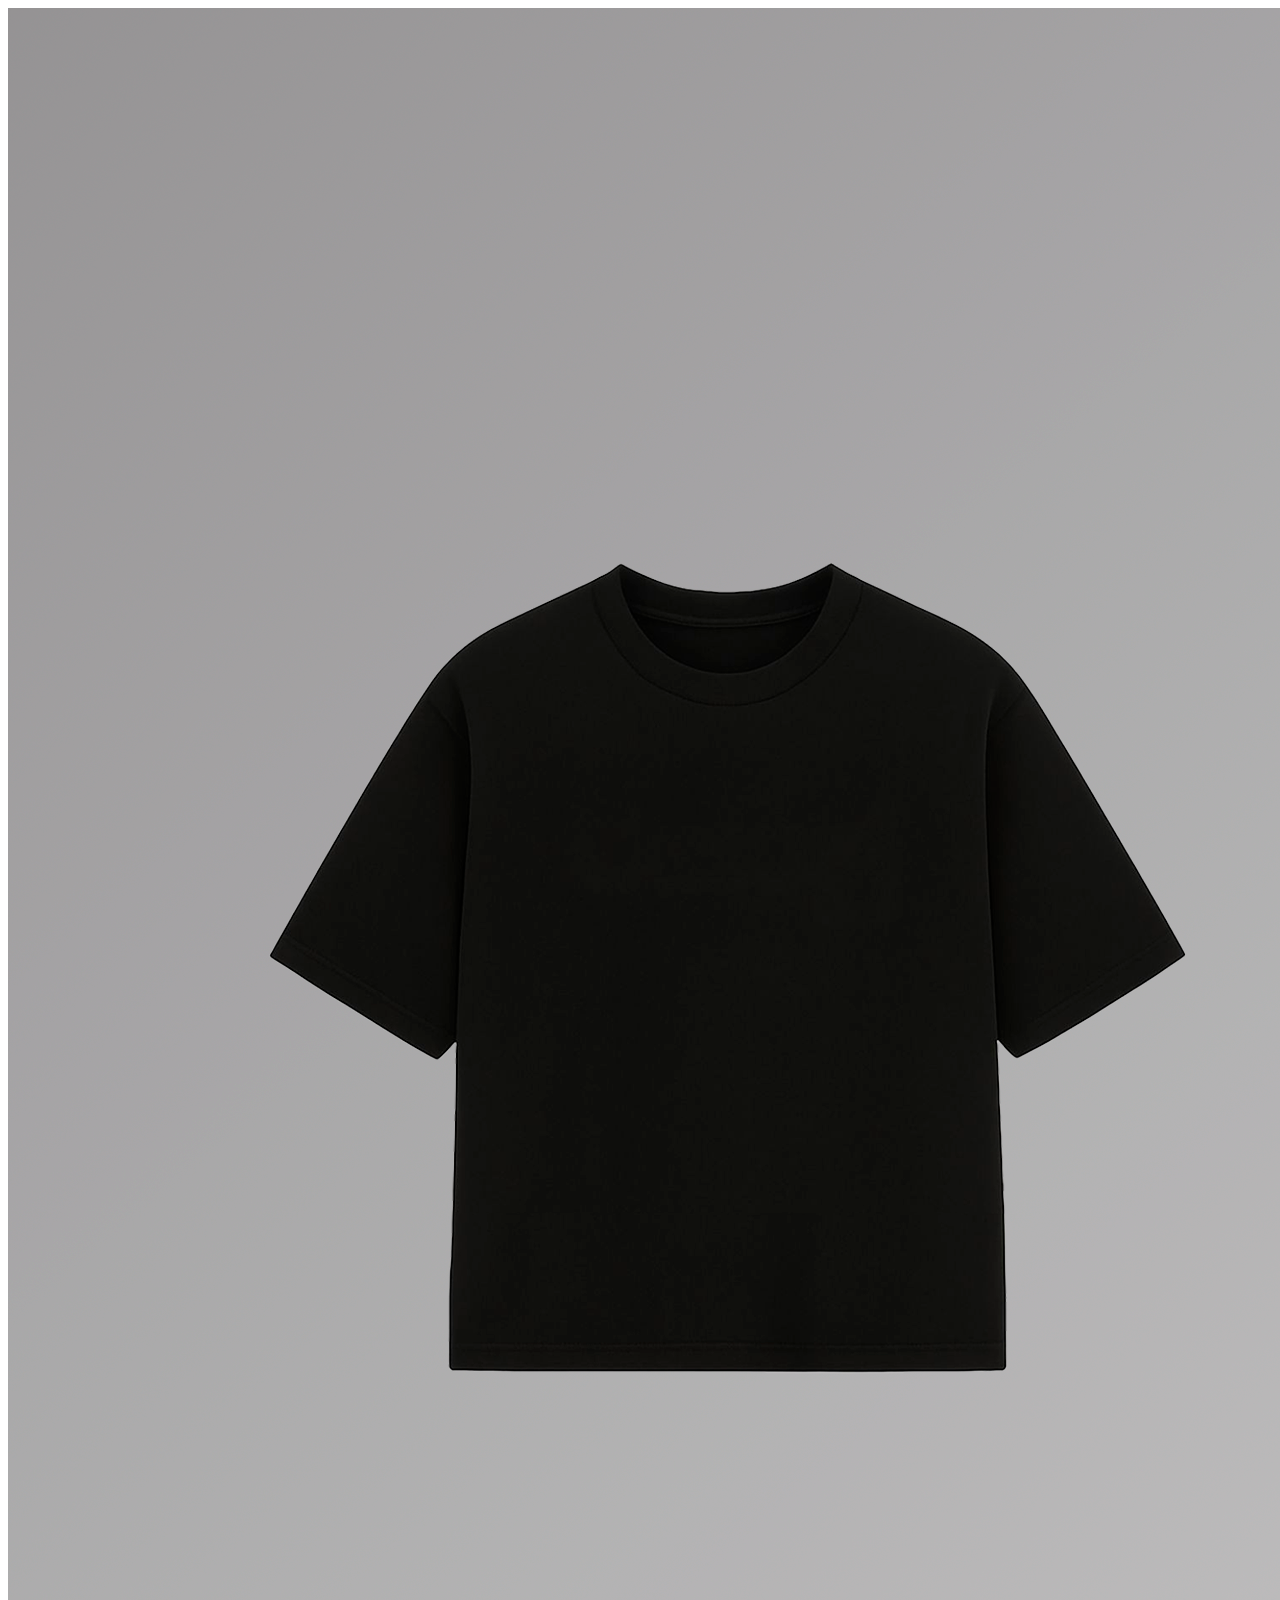
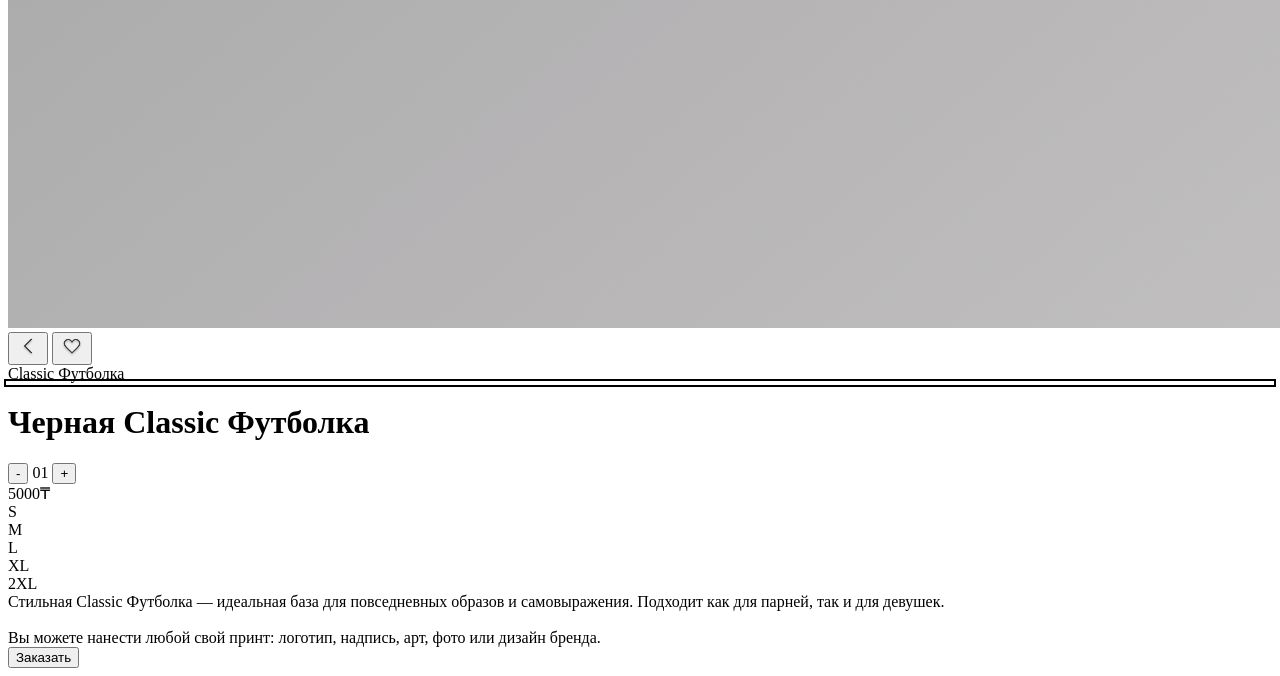
==== classic-tshirt.html @ b82f62c0 "Add files via upload" ====
<!DOCTYPE html>
<html lang="ru">
<head>
  <meta charset="UTF-8">
  <meta name="viewport" content="width=device-width, initial-scale=1.0">
  <title>Classic Футболка</title>
  <link rel="stylesheet" href="style-clothes.css">
  <style>
    /* Добавим немного стилей для визуализации активного цвета, 
       если их нет в твоем CSS */
    .color-dot {
      cursor: pointer;
      transition: transform 0.2s ease;
    }
    .color-dot:hover {
      transform: scale(1.2);
    }
    .color-dot.active {
      outline: 2px solid #000;
      outline-offset: 2px;
    }
    .size-box {
      cursor: pointer;
    }
    .size-box.selected {
      background-color: #000;
      color: #fff;
    }
  </style>
</head>
<div id="overlay" class="overlay hidden">
  <div class="overlay-box">
    <p>Өлшемді таңдаңыз<br>Выберите размер<br></p>
    <button onclick="closeOverlay()">Окей</button>
  </div>
</div>

<body>

  <div class="product-card">
    <div class="image-container">
      <img id="main-img" class="main-tshirt" src="black_classic_tshirt.png" alt="Classic Футболка"> 
      
      <button class="circle-btn btn-back" onclick="window.location.href='../main/home.html';"> 
  
        <img src="Back.png" alt="Назад">
      </button>
       
      </button>
      
      <button class="circle-btn btn-heart" id="favBtn">
  <img src="Heart.png" alt="В избранное" id="heartIcon">
</button>

<script>
const key = "fav-" + location.pathname;
const icon = document.getElementById("heartIcon");

if (localStorage.getItem(key)) {
  icon.classList.add("active");
}

document.getElementById("favBtn").onclick = () => {
  if (localStorage.getItem(key)) {
    localStorage.removeItem(key);
    icon.classList.remove("active");
  } else {
    localStorage.setItem(key, "1");
    icon.classList.add("active");
  }
};
</script>

<style>
  .overlay {
  position: fixed;
  inset: 0;
  background: rgba(0,0,0,0.5);
  backdrop-filter: blur(6px);
  display: flex;
  align-items: center;
  justify-content: center;
  z-index: 9999;
}

.overlay-box {
  background: #fff;
  padding: 24px 32px;
  border-radius: 16px;
  text-align: center;
  max-width: 280px;
  animation: pop 0.25s ease;
}

.overlay-box p {
  margin-bottom: 16px;
  font-size: 16px;
}

.overlay-box button {
  padding: 8px 18px;
  border-radius: 999px;
  border: none;
  background: #000;
  color: #fff;
  cursor: pointer;
}

.hidden {
  display: none;
}

@keyframes pop {
  from {
    transform: scale(0.85);
    opacity: 0;
  }
  to {
    transform: scale(1);
    opacity: 1;
  }
}

.btn-heart img.active {
  filter: brightness(0) saturate(100%) invert(23%) sepia(94%) saturate(7482%) hue-rotate(353deg);
}
</style>

    </div>

    <div class="content-padding">
      
      <div class="meta-row">
        <span class="oversize-label">Classic Футболка</span>
        <div class="color-picker">
          <div class="color-dot dot-black active" onclick="updateProduct('Черная Classic Футболка', 'black_classic_tshirt.png', this)"></div>
          <div class="color-dot dot-white" onclick="updateProduct('Белая Classic Футболка', 'white_classic_tshirt.png', this)"></div>
          <div class="color-dot dot-yellow" onclick="updateProduct('Желтая Classic Футболка', 'yellow_classic_tshirt.png', this)"></div>
          <div class="color-dot dot-red" onclick="updateProduct('Темно-серая Classic Футболка', 'red_classic_tshirt.png', this)"></div>
          <div class="color-dot dot-green" onclick="updateProduct('Темно-зеленая Classic Футболка', 'green_classic_tshirt.png', this)"></div>
         
        </div>
      </div>

      <h1 id="product-title" class="product-title">Черная Classic Футболка</h1>
      <div class="price-row">
        <div class="counter">
          <button class="counter-btn" onclick="changeQty(-1)">-</button>
          <span id="quantity" class="counter-val">01</span>
          <button class="counter-btn" onclick="changeQty(1)">+</button>
        </div>
        <div class="price-tag"><span id="total-price">5000</span>₸</div>
      </div>

      <div class="size-selector">
        <div class="size-box" onclick="selectSize(this)">S</div>
        <div class="size-box" onclick="selectSize(this)">M</div>
        <div class="size-box" onclick="selectSize(this)">L</div>
        <div class="size-box" onclick="selectSize(this)">XL</div>
        <div class="size-box" onclick="selectSize(this)">2XL</div>
      </div>

      <div class="description">
        Стильная Classic Футболка — идеальная база для повседневных
        образов и самовыражения. Подходит как для парней, так и для девушек. 
        <br><br>
        Вы можете нанести любой свой принт: логотип, надпись, арт, фото или дизайн бренда.
      </div>

      <button class="buy-button" onclick="orderWhatsApp()">Заказать</button>

      
    </div>
  </div>

  <script>
  const pricePerUnit = 5000;

  function updateProduct(title, imageSrc, element) {
    document.getElementById('product-title').innerText = title;
    document.getElementById('main-img').src = imageSrc;

    document.querySelectorAll('.color-dot').forEach(dot => dot.classList.remove('active'));
    element.classList.add('active');
  }

  function changeQty(amount) {
    const qtyElement = document.getElementById('quantity');
    const priceElement = document.getElementById('total-price');

    let currentQty = parseInt(qtyElement.innerText);
    currentQty += amount;
    if (currentQty < 1) currentQty = 1;

    qtyElement.innerText = currentQty < 10 ? '0' + currentQty : currentQty;
    priceElement.innerText = currentQty * pricePerUnit;
  }

  function selectSize(element) {
    document.querySelectorAll('.size-box').forEach(box => box.classList.remove('selected'));
    element.classList.add('selected');
  }

  function orderWhatsApp() {
    const phone = "7471903445";

    const title = document.getElementById("product-title").innerText;
    const qty = document.getElementById("quantity").innerText;
    const price = document.getElementById("total-price").innerText;

    const sizeEl = document.querySelector(".size-box.selected");
    if (!sizeEl) {
      showOverlay();
return;

    }

    const size = sizeEl.innerText;

    const text =
      "Здравствуйте!\n" +
      "Хочу заказать:\n" +
      title + "\n" +
      "Размер: " + size + "\n" +
      "Количество: " + qty + "\n" +
      "Итого: " + price + "₸";

    const url = "https://wa.me/" + phone + "?text=" + encodeURIComponent(text);
    window.location.href = url;
  }
  function showOverlay() {
  document.getElementById("overlay").classList.remove("hidden");
}

function closeOverlay() {
  document.getElementById("overlay").classList.add("hidden");
}

</script>

</body>
</html>
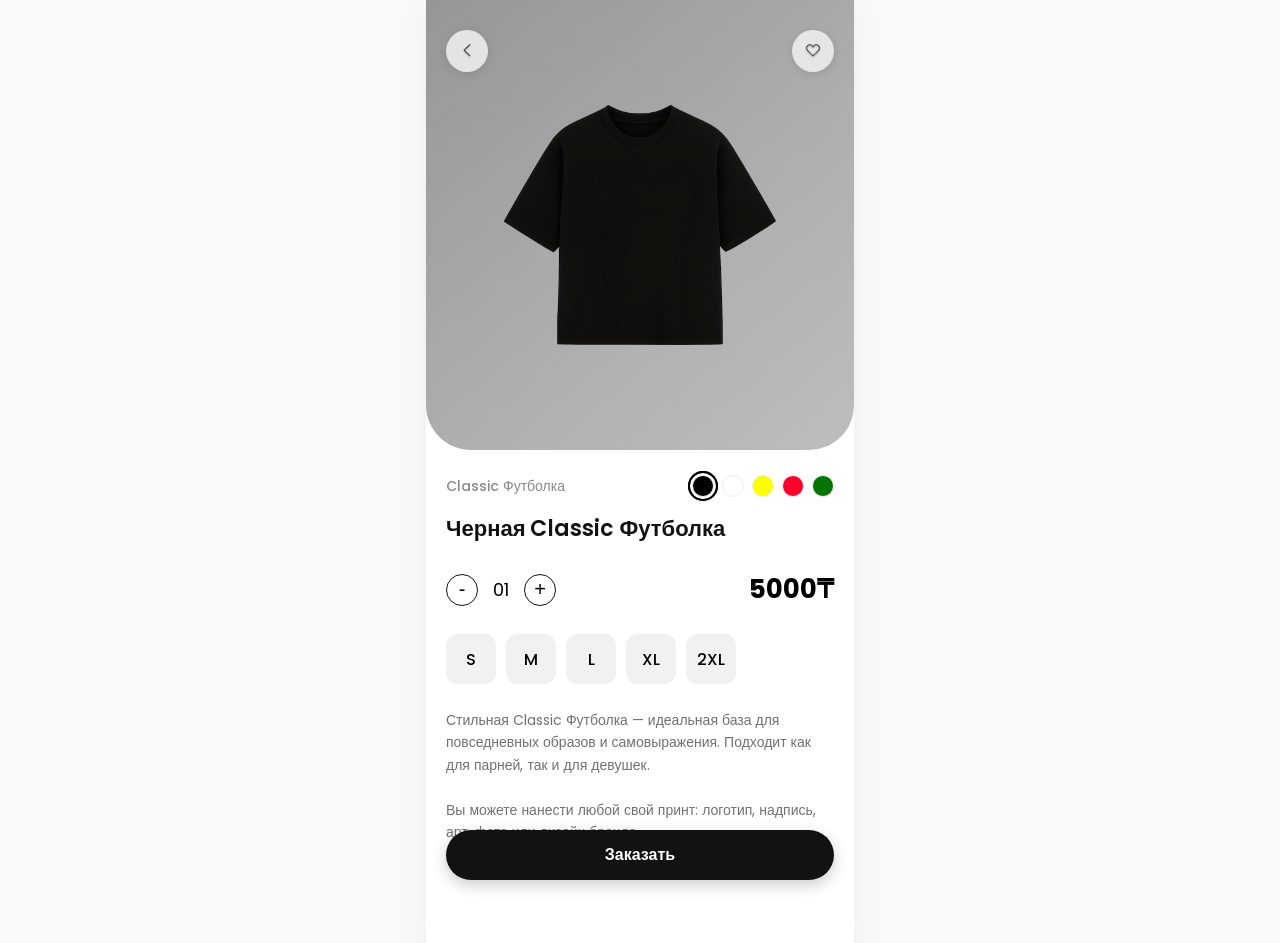
==== commit 89e55110: "Add files via upload" ====
--- a/classic-tshirt.html
+++ b/classic-tshirt.html
@@ -41,7 +41,7 @@
     <div class="image-container">
       <img id="main-img" class="main-tshirt" src="black_classic_tshirt.png" alt="Classic Футболка"> 
       
-      <button class="circle-btn btn-back" onclick="window.location.href='../main/home.html';"> 
+      <button class="circle-btn btn-back" onclick="window.location.href='home.html';"> 
   
         <img src="Back.png" alt="Назад">
       </button>
@@ -202,7 +202,7 @@
   }
 
   function orderWhatsApp() {
-    const phone = "7471903445";
+    const phone = "7472878780";
 
     const title = document.getElementById("product-title").innerText;
     const qty = document.getElementById("quantity").innerText;
--- a/style-clothes.css
+++ b/style-clothes.css
@@ -0,0 +1,210 @@
+@import url('https://fonts.googleapis.com/css2?family=Poppins:wght@300;400;500;600;700&display=swap');
+
+* {
+  box-sizing: border-box;
+  margin: 0;
+  padding: 0;
+}
+
+body {
+  font-family: "Poppins", sans-serif;
+  background-color: #f9f9f9;
+  display: flex;
+  justify-content: center;
+  min-height: 100vh;
+}
+
+/* Основной контейнер */
+.product-card {
+  background: #ffffff;
+  width: 100%;
+  max-width: 428px; /* Ширина стандартного iPhone Pro Max */
+  position: relative;
+  display: flex;
+  flex-direction: column;
+  box-shadow: 0 10px 30px rgba(0,0,0,0.05);
+}
+
+/* Изображение */
+.image-container {
+  position: relative;
+  width: 100%;
+  height: 50vh; /* Занимает половину высоты экрана */
+  min-height: 400px;
+}
+
+.main-tshirt {
+  width: 100%;
+  height: 100%;
+  object-fit: cover;
+  border-radius: 0 0 45px 45px;
+  display: block;
+}
+
+/* Кнопки на картинке */
+.circle-btn {
+  position: absolute;
+  top: 30px;
+  width: 42px;
+  height: 42px;
+  border-radius: 50%;
+  background: rgba(238, 237, 237, 0.9);
+  border: none;
+  display: flex;
+  justify-content: center;
+  align-items: center;
+  cursor: pointer;
+  z-index: 10;
+  box-shadow: 0 2px 10px rgba(0,0,0,0.1);
+}
+
+.btn-back { left: 20px; }
+.btn-heart { right: 20px; }
+
+.circle-btn img {
+  width: 20px;
+  height: 20px;
+}
+
+/* Контентная область */
+.content-padding {
+  padding: 25px 20px 100px 20px; /* Снизу больше места под кнопку */
+  display: flex;
+  flex-direction: column;
+  gap: 15px;
+}
+
+.meta-row {
+  display: flex;
+  justify-content: space-between;
+  align-items: center;
+}
+
+.oversize-label {
+  color: rgba(18, 18, 18, 0.5);
+  font-size: 14px;
+  font-weight: 500;
+}
+
+/* Выбор цвета */
+.color-picker {
+  display: flex;
+  gap: 8px;
+}
+
+.color-dot {
+  width: 22px;
+  height: 22px;
+  border-radius: 50%;
+  border: 1px solid #eee;
+  cursor: pointer;
+}
+
+.dot-black { background: #000; }
+.dot-white { background: #fff; }
+.dot-red { background: #ff002c; }
+.dot-yellow { background: #fbff00; }
+.dot-green { background: #047500; }
+.dot-navy { background: #20206c; }
+.dot-dark-gray { background: #5a5a5a; }
+.dot-beige { background: #ffe7bb; }
+.dot-dark-green { background: #156146; }
+.color-dot.active {
+  box-shadow: 0 0 0 2px #fff, 0 0 0 4px #121212;
+}
+
+.product-title {
+  font-size: 22px;
+  font-weight: 600;
+  color: #121212;
+}
+
+/* Цена и количество */
+.price-row {
+  display: flex;
+  justify-content: space-between;
+  align-items: center;
+  margin: 10px 0;
+}
+
+.counter {
+  display: flex;
+  align-items: center;
+  gap: 15px;
+}
+
+.counter-btn {
+  width: 32px;
+  height: 32px;
+  border-radius: 50%;
+  border: 1px solid #121212;
+  background: none;
+  font-size: 20px;
+  cursor: pointer;
+  display: flex;
+  justify-content: center;
+  align-items: center;
+}
+
+.counter-val {
+  font-size: 18px;
+  font-weight: 400;
+}
+
+.price-tag {
+  font-size: 26px;
+  font-weight: 700;
+}
+
+/* Размеры */
+.size-selector {
+  display: flex;
+  gap: 10px;
+  flex-wrap: wrap;
+}
+
+.size-box {
+  width: 50px;
+  height: 50px;
+  background: #f1f1f1;
+  border-radius: 12px;
+  display: flex;
+  justify-content: center;
+  align-items: center;
+  font-weight: 500;
+  cursor: pointer;
+  transition: 0.2s;
+}
+
+.size-box:hover {
+  background: #121212;
+  color: #fff;
+}
+
+/* Описание */
+.description {
+  font-size: 14px;
+  line-height: 1.6;
+  color: rgba(18, 18, 18, 0.6);
+  margin-top: 10px;
+}
+
+/* Кнопка заказа */
+.buy-button {
+  background: #121212;
+  color: #fff;
+  border: none;
+  padding: 16px;
+  border-radius: 30px;
+  font-size: 16px;
+  font-weight: 600;
+  width: calc(100% - 40px);
+  position: fixed;
+  bottom: 20px;
+  left: 50%;
+  transform: translateX(-50%);
+  max-width: 388px;
+  cursor: pointer;
+  box-shadow: 0 5px 15px rgba(0,0,0,0.2);
+  z-index: 100;
+}
